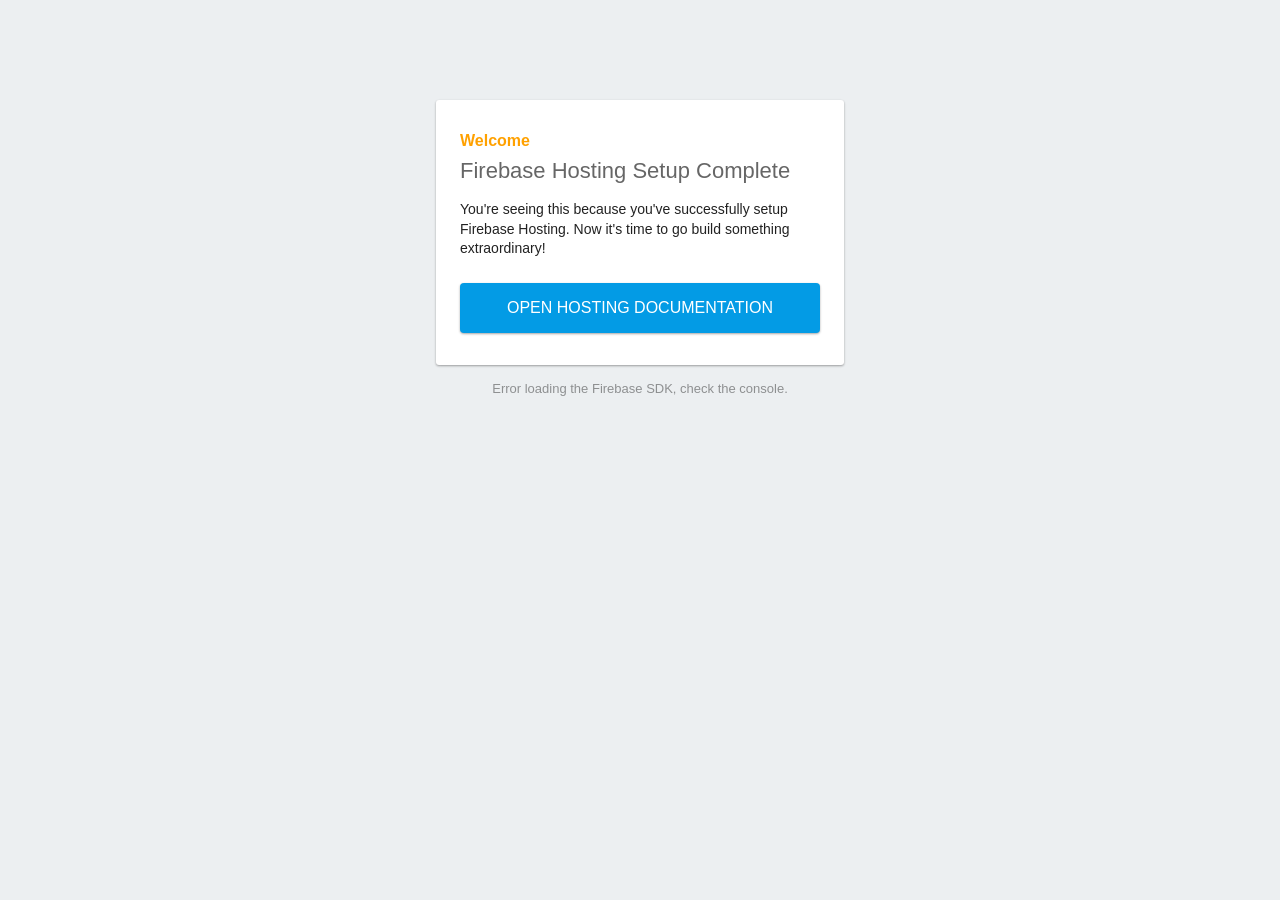
==== public/index.html @ 98794ac3 "UniEats app, Scrum board and Firebase hosting workflows" ====
<!DOCTYPE html>
<html>
  <head>
    <meta charset="utf-8">
    <meta name="viewport" content="width=device-width, initial-scale=1">
    <title>Welcome to Firebase Hosting</title>

    <!-- update the version number as needed -->
    <script defer src="/__/firebase/13.1.0/firebase-app-compat.js"></script>
    <!-- include only the Firebase features as you need -->
    <script defer src="/__/firebase/13.1.0/firebase-auth-compat.js"></script>
    <script defer src="/__/firebase/13.1.0/firebase-database-compat.js"></script>
    <script defer src="/__/firebase/13.1.0/firebase-firestore-compat.js"></script>
    <script defer src="/__/firebase/13.1.0/firebase-functions-compat.js"></script>
    <script defer src="/__/firebase/13.1.0/firebase-messaging-compat.js"></script>
    <script defer src="/__/firebase/13.1.0/firebase-storage-compat.js"></script>
    <script defer src="/__/firebase/13.1.0/firebase-analytics-compat.js"></script>
    <script defer src="/__/firebase/13.1.0/firebase-remote-config-compat.js"></script>
    <script defer src="/__/firebase/13.1.0/firebase-performance-compat.js"></script>
    <!-- 
      initialize the SDK after all desired features are loaded, set useEmulator to false
      to avoid connecting the SDK to running emulators.
    -->
    <script defer src="/__/firebase/init.js?useEmulator=true"></script>

    <style media="screen">
      body { background: #ECEFF1; color: rgba(0,0,0,0.87); font-family: Roboto, Helvetica, Arial, sans-serif; margin: 0; padding: 0; }
      #message { background: white; max-width: 360px; margin: 100px auto 16px; padding: 32px 24px; border-radius: 3px; }
      #message h2 { color: #ffa100; font-weight: bold; font-size: 16px; margin: 0 0 8px; }
      #message h1 { font-size: 22px; font-weight: 300; color: rgba(0,0,0,0.6); margin: 0 0 16px;}
      #message p { line-height: 140%; margin: 16px 0 24px; font-size: 14px; }
      #message a { display: block; text-align: center; background: #039be5; text-transform: uppercase; text-decoration: none; color: white; padding: 16px; border-radius: 4px; }
      #message, #message a { box-shadow: 0 1px 3px rgba(0,0,0,0.12), 0 1px 2px rgba(0,0,0,0.24); }
      #load { color: rgba(0,0,0,0.4); text-align: center; font-size: 13px; }
      @media (max-width: 600px) {
        body, #message { margin-top: 0; background: white; box-shadow: none; }
        body { border-top: 16px solid #ffa100; }
      }
    </style>
  </head>
  <body>
    <div id="message">
      <h2>Welcome</h2>
      <h1>Firebase Hosting Setup Complete</h1>
      <p>You're seeing this because you've successfully setup Firebase Hosting. Now it's time to go build something extraordinary!</p>
      <a target="_blank" href="https://firebase.google.com/docs/hosting/">Open Hosting Documentation</a>
    </div>
    <p id="load">Firebase SDK Loading&hellip;</p>

    <script>
      document.addEventListener('DOMContentLoaded', function() {
        const loadEl = document.querySelector('#load');
        // // 🔥🔥🔥🔥🔥🔥🔥🔥🔥🔥🔥🔥🔥🔥🔥🔥🔥🔥🔥🔥🔥🔥🔥🔥🔥🔥🔥🔥🔥🔥🔥
        // // The Firebase SDK is initialized and available here!
        //
        // firebase.auth().onAuthStateChanged(user => { });
        // firebase.database().ref('/path/to/ref').on('value', snapshot => { });
        // firebase.firestore().doc('/foo/bar').get().then(() => { });
        // firebase.functions().httpsCallable('yourFunction')().then(() => { });
        // firebase.messaging().requestPermission().then(() => { });
        // firebase.storage().ref('/path/to/ref').getDownloadURL().then(() => { });
        // firebase.analytics(); // call to activate
        // firebase.analytics().logEvent('tutorial_completed');
        // firebase.performance(); // call to activate
        //
        // // 🔥🔥🔥🔥🔥🔥🔥🔥🔥🔥🔥🔥🔥🔥🔥🔥🔥🔥🔥🔥🔥🔥🔥🔥🔥🔥🔥🔥🔥🔥🔥

        try {
          let app = firebase.app();
          let features = [
            'auth', 
            'database', 
            'firestore',
            'functions',
            'messaging', 
            'storage', 
            'analytics', 
            'remoteConfig',
            'performance',
          ].filter(feature => typeof app[feature] === 'function');
          loadEl.textContent = `Firebase SDK loaded with ${features.join(', ')}`;
        } catch (e) {
          console.error(e);
          loadEl.textContent = 'Error loading the Firebase SDK, check the console.';
        }
      });
    </script>
  </body>
</html>
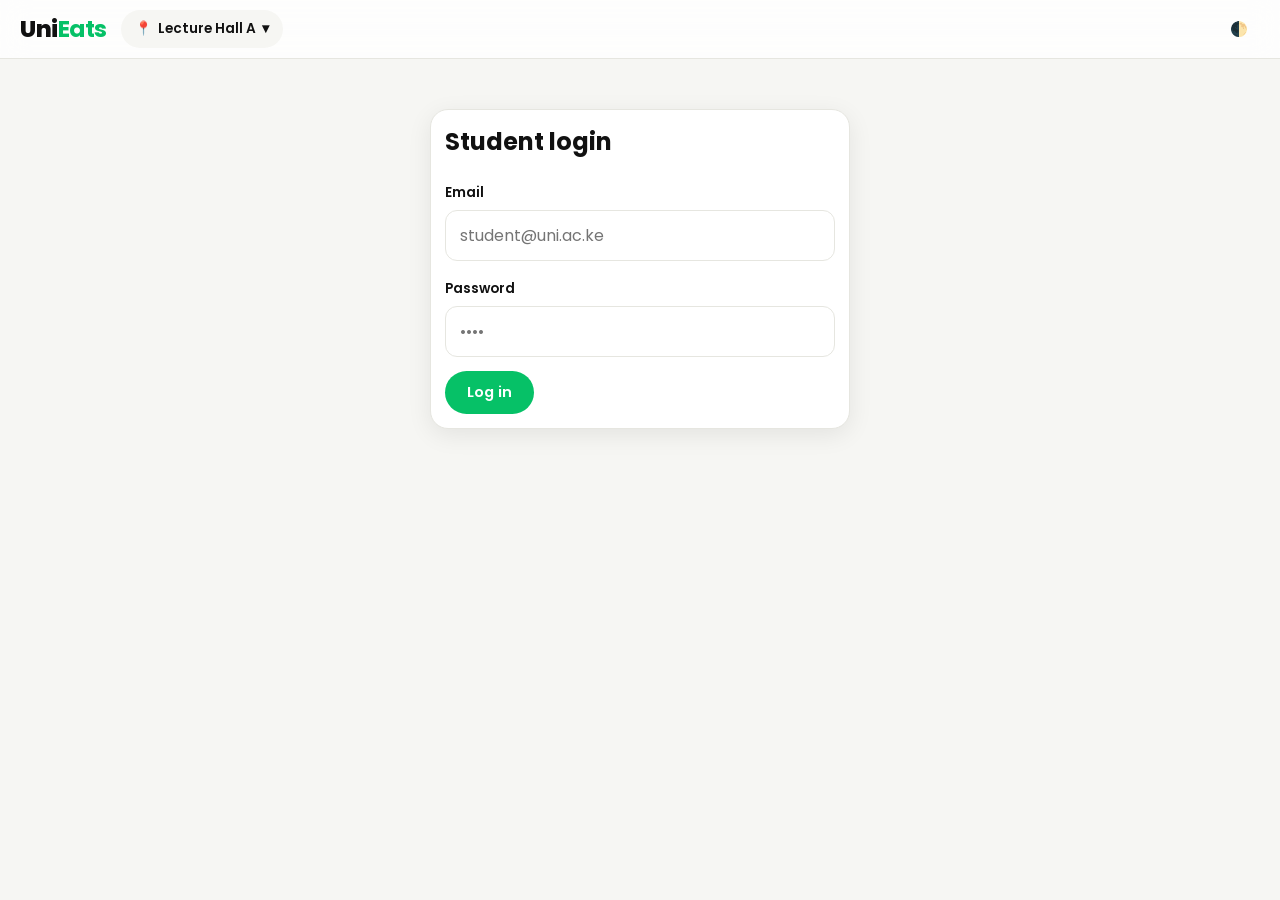
==== commit da014f9c: "UniEats app, Scrum board and Firebase hosting workflows" ====
--- a/public/index.html
+++ b/public/index.html
@@ -1,89 +1,46 @@
-<!DOCTYPE html>
-<html>
+<!doctype html>
+<html lang="en">
   <head>
-    <meta charset="utf-8">
-    <meta name="viewport" content="width=device-width, initial-scale=1">
-    <title>Welcome to Firebase Hosting</title>
-
-    <!-- update the version number as needed -->
-    <script defer src="/__/firebase/13.1.0/firebase-app-compat.js"></script>
-    <!-- include only the Firebase features as you need -->
-    <script defer src="/__/firebase/13.1.0/firebase-auth-compat.js"></script>
-    <script defer src="/__/firebase/13.1.0/firebase-database-compat.js"></script>
-    <script defer src="/__/firebase/13.1.0/firebase-firestore-compat.js"></script>
-    <script defer src="/__/firebase/13.1.0/firebase-functions-compat.js"></script>
-    <script defer src="/__/firebase/13.1.0/firebase-messaging-compat.js"></script>
-    <script defer src="/__/firebase/13.1.0/firebase-storage-compat.js"></script>
-    <script defer src="/__/firebase/13.1.0/firebase-analytics-compat.js"></script>
-    <script defer src="/__/firebase/13.1.0/firebase-remote-config-compat.js"></script>
-    <script defer src="/__/firebase/13.1.0/firebase-performance-compat.js"></script>
-    <!-- 
-      initialize the SDK after all desired features are loaded, set useEmulator to false
-      to avoid connecting the SDK to running emulators.
-    -->
-    <script defer src="/__/firebase/init.js?useEmulator=true"></script>
-
-    <style media="screen">
-      body { background: #ECEFF1; color: rgba(0,0,0,0.87); font-family: Roboto, Helvetica, Arial, sans-serif; margin: 0; padding: 0; }
-      #message { background: white; max-width: 360px; margin: 100px auto 16px; padding: 32px 24px; border-radius: 3px; }
-      #message h2 { color: #ffa100; font-weight: bold; font-size: 16px; margin: 0 0 8px; }
-      #message h1 { font-size: 22px; font-weight: 300; color: rgba(0,0,0,0.6); margin: 0 0 16px;}
-      #message p { line-height: 140%; margin: 16px 0 24px; font-size: 14px; }
-      #message a { display: block; text-align: center; background: #039be5; text-transform: uppercase; text-decoration: none; color: white; padding: 16px; border-radius: 4px; }
-      #message, #message a { box-shadow: 0 1px 3px rgba(0,0,0,0.12), 0 1px 2px rgba(0,0,0,0.24); }
-      #load { color: rgba(0,0,0,0.4); text-align: center; font-size: 13px; }
-      @media (max-width: 600px) {
-        body, #message { margin-top: 0; background: white; box-shadow: none; }
-        body { border-top: 16px solid #ffa100; }
-      }
-    </style>
+    <meta charset="UTF-8" />
+    <meta name="viewport" content="width=device-width, initial-scale=1" />
+    <title>UniEats – Campus food delivered to your lecture hall</title>
+    <link rel="stylesheet" href="style.css" />
   </head>
   <body>
-    <div id="message">
-      <h2>Welcome</h2>
-      <h1>Firebase Hosting Setup Complete</h1>
-      <p>You're seeing this because you've successfully setup Firebase Hosting. Now it's time to go build something extraordinary!</p>
-      <a target="_blank" href="https://firebase.google.com/docs/hosting/">Open Hosting Documentation</a>
+    <header>
+      <h1 class="logo" onclick="go('menu')">Uni<b>Eats</b></h1>
+      <button
+        class="loc-pill"
+        onclick="openLoc()"
+        aria-label="Change delivery location"
+      >
+        📍 <span id="locLabel">Set location</span> ▾
+      </button>
+      <nav id="nav"></nav>
+    </header>
+    <main id="app"></main>
+    <div
+      class="modal"
+      id="locModal"
+      onclick="if (event.target === this) closeLoc();"
+    >
+      <div class="sheet">
+        <h2 style="margin-top: 0">Where should we deliver?</h2>
+        <label for="locHall">Lecture hall / building</label>
+        <select id="locHall"></select>
+        <label for="locNote">Extra details (floor, door, landmark)</label>
+        <input id="locNote" placeholder="e.g. 2nd floor, near the stairs" />
+        <button class="ghost" onclick="useGPS()">
+          📡 Use my current location
+        </button>
+        <p class="muted" id="gpsMsg"></p>
+        <div class="row">
+          <button class="ghost" onclick="closeLoc()">Cancel</button
+          ><button class="p" onclick="saveLoc()">Save location</button>
+        </div>
+      </div>
     </div>
-    <p id="load">Firebase SDK Loading&hellip;</p>
-
-    <script>
-      document.addEventListener('DOMContentLoaded', function() {
-        const loadEl = document.querySelector('#load');
-        // // 🔥🔥🔥🔥🔥🔥🔥🔥🔥🔥🔥🔥🔥🔥🔥🔥🔥🔥🔥🔥🔥🔥🔥🔥🔥🔥🔥🔥🔥🔥🔥
-        // // The Firebase SDK is initialized and available here!
-        //
-        // firebase.auth().onAuthStateChanged(user => { });
-        // firebase.database().ref('/path/to/ref').on('value', snapshot => { });
-        // firebase.firestore().doc('/foo/bar').get().then(() => { });
-        // firebase.functions().httpsCallable('yourFunction')().then(() => { });
-        // firebase.messaging().requestPermission().then(() => { });
-        // firebase.storage().ref('/path/to/ref').getDownloadURL().then(() => { });
-        // firebase.analytics(); // call to activate
-        // firebase.analytics().logEvent('tutorial_completed');
-        // firebase.performance(); // call to activate
-        //
-        // // 🔥🔥🔥🔥🔥🔥🔥🔥🔥🔥🔥🔥🔥🔥🔥🔥🔥🔥🔥🔥🔥🔥🔥🔥🔥🔥🔥🔥🔥🔥🔥
-
-        try {
-          let app = firebase.app();
-          let features = [
-            'auth', 
-            'database', 
-            'firestore',
-            'functions',
-            'messaging', 
-            'storage', 
-            'analytics', 
-            'remoteConfig',
-            'performance',
-          ].filter(feature => typeof app[feature] === 'function');
-          loadEl.textContent = `Firebase SDK loaded with ${features.join(', ')}`;
-        } catch (e) {
-          console.error(e);
-          loadEl.textContent = 'Error loading the Firebase SDK, check the console.';
-        }
-      });
-    </script>
+    <div class="toast" id="toast"></div>
+    <script src="app.js"></script>
   </body>
 </html>
--- a/public/style.css
+++ b/public/style.css
@@ -0,0 +1,612 @@
+/* UniEats – delivery-app theme */
+@import url("https://fonts.googleapis.com/css2?family=Poppins:wght@400;500;600;700;800&display=swap");
+:root {
+  --bg: #f6f6f3;
+  --card: #fff;
+  --text: #111;
+  --muted: #6b6b66;
+  --accent: #06c167;
+  --accent2: #04a054;
+  --hot: #ff5a36;
+  --line: #e6e6e0;
+  --shadow: 0 6px 24px rgba(0, 0, 0, 0.08);
+  --r: 18px;
+}
+body.dark {
+  --bg: #0e0f0e;
+  --card: #1a1c1a;
+  --text: #f3f5f2;
+  --muted: #9aa39c;
+  --line: #2a2e2a;
+  --shadow: 0 6px 24px rgba(0, 0, 0, 0.5);
+}
+* {
+  box-sizing: border-box;
+}
+html {
+  scroll-behavior: smooth;
+}
+body {
+  margin: 0;
+  font-family:
+    Poppins,
+    system-ui,
+    Segoe UI,
+    Arial,
+    sans-serif;
+  background: var(--bg);
+  color: var(--text);
+  transition:
+    background 0.4s,
+    color 0.4s;
+}
+header {
+  position: sticky;
+  top: 0;
+  z-index: 20;
+  display: flex;
+  align-items: center;
+  gap: 14px;
+  padding: 10px 20px;
+  background: color-mix(in srgb, var(--card) 80%, transparent);
+  backdrop-filter: blur(14px);
+  border-bottom: 1px solid var(--line);
+}
+.logo {
+  font-weight: 800;
+  font-size: 1.45rem;
+  letter-spacing: -0.5px;
+  margin: 0;
+  cursor: pointer;
+}
+.logo b {
+  color: var(--accent);
+}
+.loc-pill {
+  display: flex;
+  align-items: center;
+  gap: 6px;
+  border: 0;
+  background: var(--bg);
+  color: var(--text);
+  padding: 9px 14px;
+  border-radius: 99px;
+  font: 600 0.85rem Poppins;
+  cursor: pointer;
+  max-width: 240px;
+  transition: 0.25s;
+}
+.loc-pill span {
+  white-space: nowrap;
+  overflow: hidden;
+  text-overflow: ellipsis;
+}
+.loc-pill:hover {
+  background: var(--accent);
+  color: #fff;
+  transform: translateY(-2px);
+  box-shadow: 0 8px 18px rgba(6, 193, 103, 0.35);
+}
+nav {
+  margin-left: auto;
+  display: flex;
+  align-items: center;
+  gap: 6px;
+}
+nav a,
+nav button {
+  position: relative;
+  background: none;
+  border: 0;
+  color: var(--text);
+  font: 500 0.9rem Poppins;
+  padding: 8px 12px;
+  border-radius: 99px;
+  cursor: pointer;
+  text-decoration: none;
+  transition: 0.25s;
+}
+nav a:hover,
+nav button:hover {
+  background: var(--bg);
+}
+nav .cartbtn {
+  background: var(--text);
+  color: var(--bg);
+}
+nav .cartbtn:hover {
+  background: var(--accent);
+  color: #fff;
+}
+.bump {
+  animation: bump 0.45s;
+}
+@keyframes bump {
+  40% {
+    transform: scale(1.25) rotate(-4deg);
+  }
+}
+main {
+  max-width: 980px;
+  margin: 0 auto;
+  padding: 20px;
+  animation: enter 0.6s cubic-bezier(0.2, 0.8, 0.2, 1);
+}
+@keyframes enter {
+  from {
+    opacity: 0;
+    transform: translateY(18px);
+  }
+}
+/* hero */
+.hero {
+  position: relative;
+  overflow: hidden;
+  border-radius: 28px;
+  padding: 42px 30px;
+  color: #fff;
+  background: linear-gradient(120deg, #06c167, #0a8f5b, #111, #06c167);
+  background-size: 300% 300%;
+  animation: flow 12s ease infinite;
+  margin-bottom: 22px;
+}
+@keyframes flow {
+  50% {
+    background-position: 100% 50%;
+  }
+}
+.hero h2 {
+  font-size: clamp(1.8rem, 5vw, 2.8rem);
+  line-height: 1.1;
+  margin: 0 0 8px;
+  font-weight: 800;
+  letter-spacing: -1px;
+}
+.hero p {
+  margin: 0 0 20px;
+  opacity: 0.9;
+}
+.hero i {
+  position: absolute;
+  font-style: normal;
+  font-size: 3rem;
+  opacity: 0.25;
+  animation: float 6s ease-in-out infinite;
+}
+.hero i:nth-of-type(1) {
+  right: 6%;
+  top: 12%;
+}
+.hero i:nth-of-type(2) {
+  right: 22%;
+  bottom: 8%;
+  animation-delay: -2s;
+  font-size: 2.4rem;
+}
+.hero i:nth-of-type(3) {
+  right: 38%;
+  top: 10%;
+  animation-delay: -4s;
+  font-size: 2rem;
+}
+@keyframes float {
+  50% {
+    transform: translateY(-16px) rotate(10deg);
+  }
+}
+.searchbar {
+  display: flex;
+  background: #fff;
+  border-radius: 99px;
+  padding: 6px;
+  max-width: 520px;
+  box-shadow: 0 12px 30px rgba(0, 0, 0, 0.25);
+  transition: 0.3s;
+}
+.searchbar:focus-within {
+  transform: scale(1.02);
+}
+.searchbar input {
+  border: 0;
+  outline: 0;
+  background: none;
+  flex: 1;
+  padding: 10px 16px;
+  margin: 0;
+  font: 500 0.95rem Poppins;
+  color: #111;
+}
+/* chips */
+.chips {
+  display: flex;
+  gap: 10px;
+  overflow-x: auto;
+  padding: 4px 0 14px;
+  scrollbar-width: none;
+}
+.chip {
+  flex: none;
+  border: 1px solid var(--line);
+  background: var(--card);
+  color: var(--text);
+  padding: 9px 18px;
+  border-radius: 99px;
+  font: 500 0.88rem Poppins;
+  cursor: pointer;
+  transition: 0.25s;
+}
+.chip:hover {
+  transform: translateY(-3px);
+  box-shadow: var(--shadow);
+}
+.chip.on {
+  background: var(--text);
+  color: var(--bg);
+  border-color: var(--text);
+}
+/* restaurants & items */
+.rest-head {
+  display: flex;
+  align-items: center;
+  gap: 14px;
+  margin: 26px 0 10px;
+}
+.rest-head .logo-e {
+  font-size: 2rem;
+  width: 58px;
+  height: 58px;
+  display: grid;
+  place-items: center;
+  border-radius: 16px;
+  background: linear-gradient(135deg, var(--accent), #7be6b0);
+}
+.rest-head h2 {
+  margin: 0;
+  font-size: 1.3rem;
+}
+.meta {
+  color: var(--muted);
+  font-size: 0.82rem;
+}
+.badge {
+  display: inline-block;
+  background: var(--accent);
+  color: #fff;
+  border-radius: 99px;
+  padding: 2px 10px;
+  font-size: 0.72rem;
+  font-weight: 600;
+  margin-left: 6px;
+}
+.grid {
+  display: grid;
+  grid-template-columns: repeat(auto-fill, minmax(220px, 1fr));
+  gap: 16px;
+}
+.card {
+  background: var(--card);
+  border: 1px solid var(--line);
+  border-radius: var(--r);
+  padding: 14px;
+  margin: 10px 0;
+  box-shadow: var(--shadow);
+}
+.dish {
+  margin: 0;
+  padding: 0;
+  overflow: hidden;
+  transition:
+    transform 0.35s cubic-bezier(0.2, 0.8, 0.2, 1),
+    box-shadow 0.35s;
+}
+.dish:hover {
+  transform: translateY(-8px);
+  box-shadow: 0 20px 40px rgba(6, 193, 103, 0.22);
+}
+.dish .pic {
+  height: 130px;
+  display: grid;
+  place-items: center;
+  font-size: 3.6rem;
+  background: linear-gradient(135deg, #e9fff3, #fff4e1);
+  overflow: hidden;
+}
+body.dark .dish .pic {
+  background: linear-gradient(135deg, #143324, #33260f);
+}
+.dish .pic span {
+  transition: transform 0.5s;
+}
+.dish:hover .pic span {
+  transform: scale(1.3) rotate(-8deg);
+}
+.dish .body {
+  padding: 12px 14px 14px;
+  display: flex;
+  justify-content: space-between;
+  align-items: center;
+  gap: 8px;
+}
+.row {
+  display: flex;
+  justify-content: space-between;
+  align-items: center;
+  gap: 10px;
+}
+.muted {
+  color: var(--muted);
+  font-size: 0.88rem;
+}
+.err {
+  color: #d43a2f;
+  font-weight: 500;
+}
+.ok {
+  color: var(--accent2);
+  font-weight: 600;
+}
+/* forms & buttons */
+label {
+  font-weight: 600;
+  font-size: 0.85rem;
+}
+input,
+select,
+textarea {
+  width: 100%;
+  padding: 12px 14px;
+  margin: 6px 0 14px;
+  border: 1.5px solid var(--line);
+  border-radius: 12px;
+  background: var(--card);
+  color: var(--text);
+  font: inherit;
+  transition: 0.25s;
+}
+input:focus,
+select:focus,
+textarea:focus {
+  outline: 0;
+  border-color: var(--accent);
+  box-shadow: 0 0 0 4px rgba(6, 193, 103, 0.18);
+}
+button.p {
+  position: relative;
+  overflow: hidden;
+  background: var(--accent);
+  color: #fff;
+  border: 0;
+  border-radius: 99px;
+  padding: 11px 22px;
+  font: 600 0.92rem Poppins;
+  cursor: pointer;
+  transition: 0.25s;
+}
+button.p::after {
+  content: "";
+  position: absolute;
+  top: 0;
+  left: -80%;
+  width: 50%;
+  height: 100%;
+  background: linear-gradient(
+    90deg,
+    transparent,
+    rgba(255, 255, 255, 0.5),
+    transparent
+  );
+  transform: skewX(-20deg);
+}
+button.p:hover {
+  background: var(--accent2);
+  transform: translateY(-2px);
+  box-shadow: 0 10px 20px rgba(6, 193, 103, 0.4);
+}
+button.p:hover::after {
+  left: 130%;
+  transition: left 0.7s;
+}
+button.p:active {
+  transform: scale(0.95);
+}
+button.s {
+  background: var(--bg);
+  border: 0;
+  color: var(--text);
+  border-radius: 50%;
+  width: 32px;
+  height: 32px;
+  cursor: pointer;
+  font-weight: 700;
+  transition: 0.2s;
+}
+button.s:hover {
+  background: var(--accent);
+  color: #fff;
+  transform: scale(1.15);
+}
+button.ghost {
+  background: none;
+  border: 1.5px solid var(--line);
+  color: var(--text);
+  border-radius: 99px;
+  padding: 10px 16px;
+  font: 500 0.88rem Poppins;
+  cursor: pointer;
+  transition: 0.25s;
+}
+button.ghost:hover {
+  border-color: var(--accent);
+  color: var(--accent);
+}
+.auth {
+  max-width: 420px;
+  margin: 30px auto;
+}
+.auth h2 {
+  margin-top: 0;
+}
+.checkout-loc {
+  border: 2px dashed var(--accent);
+  border-radius: var(--r);
+  padding: 14px;
+  margin-bottom: 14px;
+  background: rgba(6, 193, 103, 0.06);
+}
+/* tracker */
+.track {
+  display: flex;
+  justify-content: space-between;
+  position: relative;
+  margin: 22px 8px 8px;
+}
+.track::before,
+.track .fill {
+  content: "";
+  position: absolute;
+  top: 14px;
+  left: 0;
+  height: 4px;
+  border-radius: 4px;
+  background: var(--line);
+}
+.track::before {
+  width: 100%;
+}
+.track .fill {
+  background: var(--accent);
+  transition: width 1s;
+}
+.step {
+  position: relative;
+  z-index: 1;
+  text-align: center;
+  font-size: 0.7rem;
+  color: var(--muted);
+  width: 25%;
+}
+.step b {
+  display: block;
+  width: 30px;
+  height: 30px;
+  line-height: 30px;
+  margin: 0 auto 4px;
+  border-radius: 50%;
+  background: var(--card);
+  border: 3px solid var(--line);
+  transition: 0.5s;
+}
+.step.on {
+  color: var(--text);
+}
+.step.on b {
+  border-color: var(--accent);
+  background: var(--accent);
+  color: #fff;
+}
+.step.now b {
+  animation: pulse 1.4s infinite;
+}
+@keyframes pulse {
+  0% {
+    box-shadow: 0 0 0 0 rgba(6, 193, 103, 0.6);
+  }
+  100% {
+    box-shadow: 0 0 0 14px transparent;
+  }
+}
+.rider {
+  position: absolute;
+  top: -14px;
+  font-size: 1.4rem;
+  transition: left 1s;
+  transform: translateX(-50%);
+  animation: ride 0.5s infinite alternate;
+}
+@keyframes ride {
+  to {
+    margin-top: -4px;
+  }
+}
+/* modal, toast, skeleton */
+.modal {
+  position: fixed;
+  inset: 0;
+  z-index: 50;
+  display: none;
+  place-items: center;
+  background: rgba(0, 0, 0, 0.5);
+  backdrop-filter: blur(6px);
+}
+.modal.open {
+  display: grid;
+}
+.sheet {
+  width: min(440px, 92vw);
+  background: var(--card);
+  border-radius: 24px;
+  padding: 24px;
+  animation: pop 0.35s cubic-bezier(0.2, 1.4, 0.4, 1);
+}
+@keyframes pop {
+  from {
+    opacity: 0;
+    transform: scale(0.8) translateY(30px);
+  }
+}
+.toast {
+  position: fixed;
+  left: 50%;
+  bottom: 26px;
+  transform: translate(-50%, 120px);
+  background: #111;
+  color: #fff;
+  padding: 12px 22px;
+  border-radius: 99px;
+  font-weight: 500;
+  z-index: 60;
+  transition: transform 0.45s cubic-bezier(0.2, 1.4, 0.4, 1);
+}
+.toast.show {
+  transform: translate(-50%, 0);
+}
+.skel {
+  height: 190px;
+  border-radius: var(--r);
+  background: linear-gradient(
+    90deg,
+    var(--line) 25%,
+    var(--card) 50%,
+    var(--line) 75%
+  );
+  background-size: 200% 100%;
+  animation: shim 1.2s infinite;
+}
+@keyframes shim {
+  to {
+    background-position: -200% 0;
+  }
+}
+:focus-visible {
+  outline: 3px solid var(--accent);
+  outline-offset: 2px;
+}
+@media (max-width: 640px) {
+  header {
+    flex-wrap: wrap;
+  }
+  nav {
+    width: 100%;
+    justify-content: space-between;
+    margin: 0;
+  }
+  .hero {
+    padding: 30px 20px;
+  }
+}
+@media (prefers-reduced-motion: reduce) {
+  * {
+    animation: none !important;
+    transition: none !important;
+  }
+}
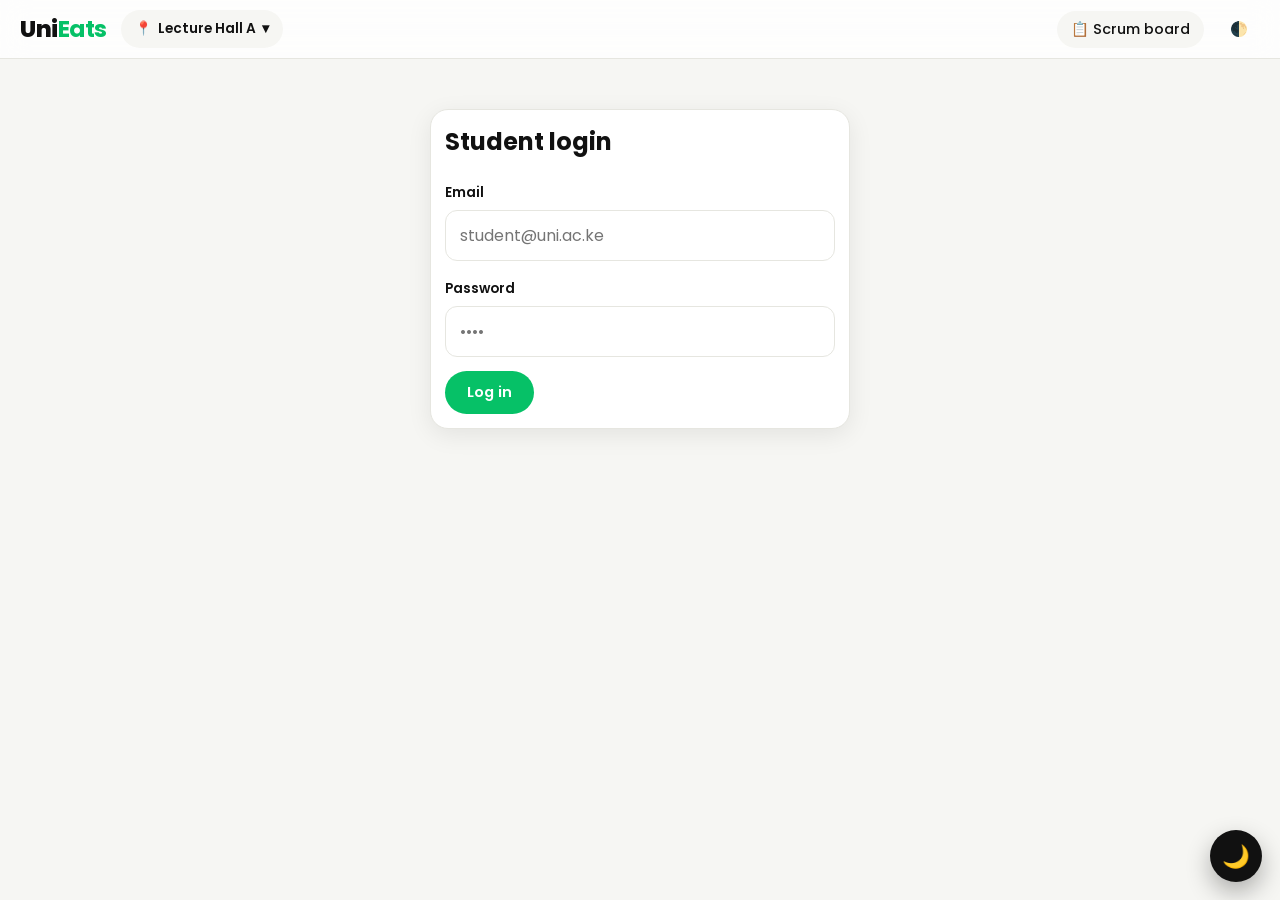
==== commit 55155943: "Add dark/light toggle to app and board" ====
--- a/public/index.html
+++ b/public/index.html
@@ -7,17 +7,12 @@
     <link rel="stylesheet" href="style.css" />
   </head>
   <body>
-    <header>
-      <h1 class="logo" onclick="go('menu')">Uni<b>Eats</b></h1>
-      <button
-        class="loc-pill"
-        onclick="openLoc()"
-        aria-label="Change delivery location"
-      >
-        📍 <span id="locLabel">Set location</span> ▾
-      </button>
-      <nav id="nav"></nav>
-    </header>
+   <header>
+  <h1 class="logo" onclick="go('menu')">Uni<b>Eats</b></h1>
+  <button class="loc-pill" onclick="openLoc()" aria-label="Change delivery location">📍 <span id="locLabel">Set location</span> ▾</button>
+  <a class="board-link" href="board.html">📋 Scrum board</a>
+  <nav id="nav"></nav>
+</header>
     <main id="app"></main>
     <div
       class="modal"
@@ -41,6 +36,7 @@
       </div>
     </div>
     <div class="toast" id="toast"></div>
+    <button class="theme-fab" onclick="toggleDark()" aria-label="Switch dark or light mode"></button>
     <script src="app.js"></script>
   </body>
 </html>
--- a/public/style.css
+++ b/public/style.css
@@ -610,3 +610,54 @@
     transition: none !important;
   }
 }
+.board-link {
+  margin-left: auto;
+  color: var(--text);
+  text-decoration: none;
+  font: 500 0.9rem Poppins;
+  padding: 8px 14px;
+  border-radius: 99px;
+  background: var(--bg);
+  transition: 0.25s;
+}
+.board-link:hover {
+  background: var(--accent);
+  color: #fff;
+  transform: translateY(-2px);
+  box-shadow: 0 8px 18px rgba(6, 193, 103, 0.35);
+}
+.board-link + nav {
+  margin-left: 0;
+}
+.theme-fab {
+  position: fixed;
+  right: 18px;
+  bottom: 18px;
+  z-index: 40;
+  width: 52px;
+  height: 52px;
+  border: 0;
+  border-radius: 50%;
+  background: var(--text);
+  color: var(--bg);
+  font-size: 1.4rem;
+  cursor: pointer;
+  box-shadow: 0 10px 24px rgba(0, 0, 0, 0.3);
+  transition:
+    transform 0.5s cubic-bezier(0.2, 1.4, 0.4, 1),
+    background 0.3s;
+}
+.theme-fab::before {
+  content: "🌙";
+}
+body.dark .theme-fab::before {
+  content: "☀️";
+}
+.theme-fab:hover {
+  transform: rotate(25deg) scale(1.12);
+  background: var(--accent);
+  color: #fff;
+}
+.theme-fab:active {
+  transform: rotate(180deg) scale(0.9);
+}
